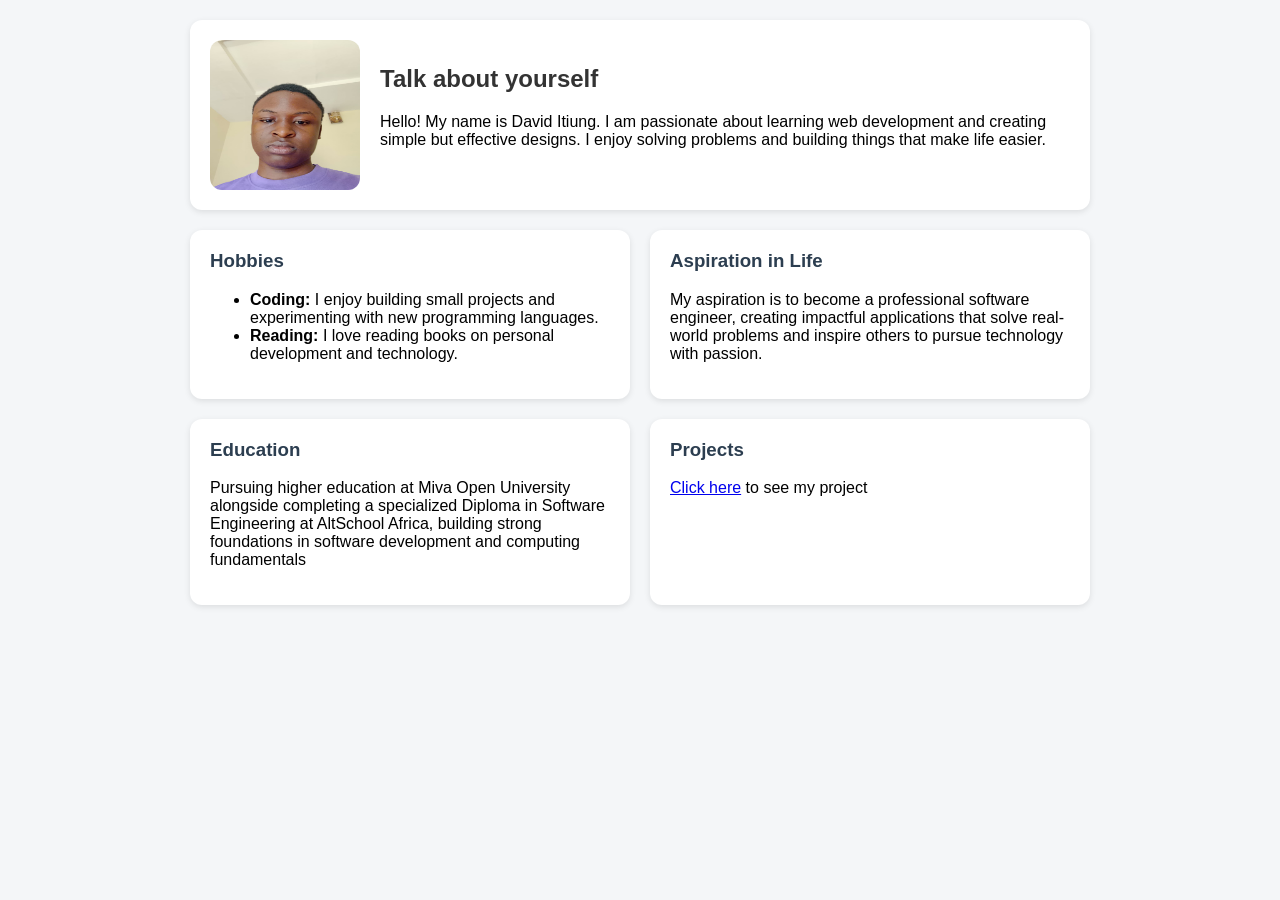
==== index.html @ 69d303e9 "Update project name and add new files" ====
<!DOCTYPE html>
<html lang="en">
<head>
  <meta charset="UTF-8">
  <meta name="viewport" content="width=device-width, initial-scale=1.0">
  <title>About Me</title>
 <link rel="stylesheet" href="style.css">
</head>
<body>

  <div class="container">
    <!-- Top Section -->
    <div class="top">
      <div class="profile-pic"><img src="Assets/profile-pic.jpg" alt=""></div>
      <div class="about">
        <h2>Talk about yourself</h2>
        <p>Hello! My name is David Itiung. I am passionate about learning web development and creating simple but effective designs. I enjoy solving problems and building things that make life easier.</p>
      </div>
    </div>

    <!-- Bottom Section -->
    <div class="bottom">
      <!-- Hobbies -->
      <div class="card">
        <h3>Hobbies</h3>
        <ul>
          <li><b>Coding:</b> I enjoy building small projects and experimenting with new programming languages.</li>
          <li><b>Reading:</b> I love reading books on personal development and technology.</li>
        </ul>
      </div>

      <!-- Aspirations -->
      <div class="card">
        <h3>Aspiration in Life</h3>
        <p>My aspiration is to become a professional software engineer, creating impactful applications that solve real-world problems and inspire others to pursue technology with passion.</p>
      </div>
      <div class="card">
        <h3>Education</h3>
        <p>Pursuing higher education at Miva Open University alongside completing a specialized Diploma in Software Engineering at AltSchool Africa, building strong foundations in software development and computing fundamentals</p>
      </div>
      <div class="card">
        <h3>Projects</h3>
        <p> <a href="/Users/XBOOG!/Documents/diy/project.html">Click here</a> to see my project</p>
      </div>
    </div>
  </div>

</body>
</html>
---- style.css ----
body {
      font-family: Arial, sans-serif;
      margin: 0;
      padding: 20px;
      background-color: #f4f6f8;
    }

    .container {
      display: grid;
      grid-template-rows: auto auto;
      gap: 20px;
      max-width: 900px;
      margin: auto;
    }

    /* Top section */
    .top {
      display: grid;
      grid-template-columns: 150px 1fr;
      gap: 20px;
      align-items: center;
      background: #ffffff;
      padding: 20px;
      border-radius: 12px;
      box-shadow: 0 2px 6px rgba(0,0,0,0.1);
    }

    .profile-pic {
      width: 150px;
      height: 150px;
      background-color: #d9d9d9;
      border-radius: 50%;
      display: flex;
      align-items: center;
      justify-content: center;
      font-size: 14px;
      color: #555;
    }
    .projects {
      width: 400px;
      height: 150px;
      background-color: #d9d9d9;
      display: flex;
      align-items: center;
      justify-content: center;
      font-size: 14px;
      color: #555;
    }
    img {
      width: 400px;
      height: 150px;
      background-color: #d9d9d9;
       border-radius: 12px;
      align-items: center;
      justify-content: center;
      display: flex;
      font-size: 14px;
      color: #555;
    }


    .about h2 {
      margin-top: 0;
      color: #333;
    }

    /* Bottom section */
    .bottom {
      display: grid;
      grid-template-columns: 1fr 1fr;
      gap: 20px;
    }

    .card {
      background: #ffffff;
      padding: 20px;
      border-radius: 12px;
      box-shadow: 0 2px 6px rgba(0,0,0,0.1);
    }

    .card h3 {
      margin-top: 0;
      color: #2c3e50;
    }

    /* Responsiveness */
    @media (max-width: 700px) {
      .top {
        grid-template-columns: 1fr;
        text-align: center;
      }

      .bottom {
        grid-template-columns: 1fr;
      }

      .profile-pic {
        margin: auto;
      }
    }
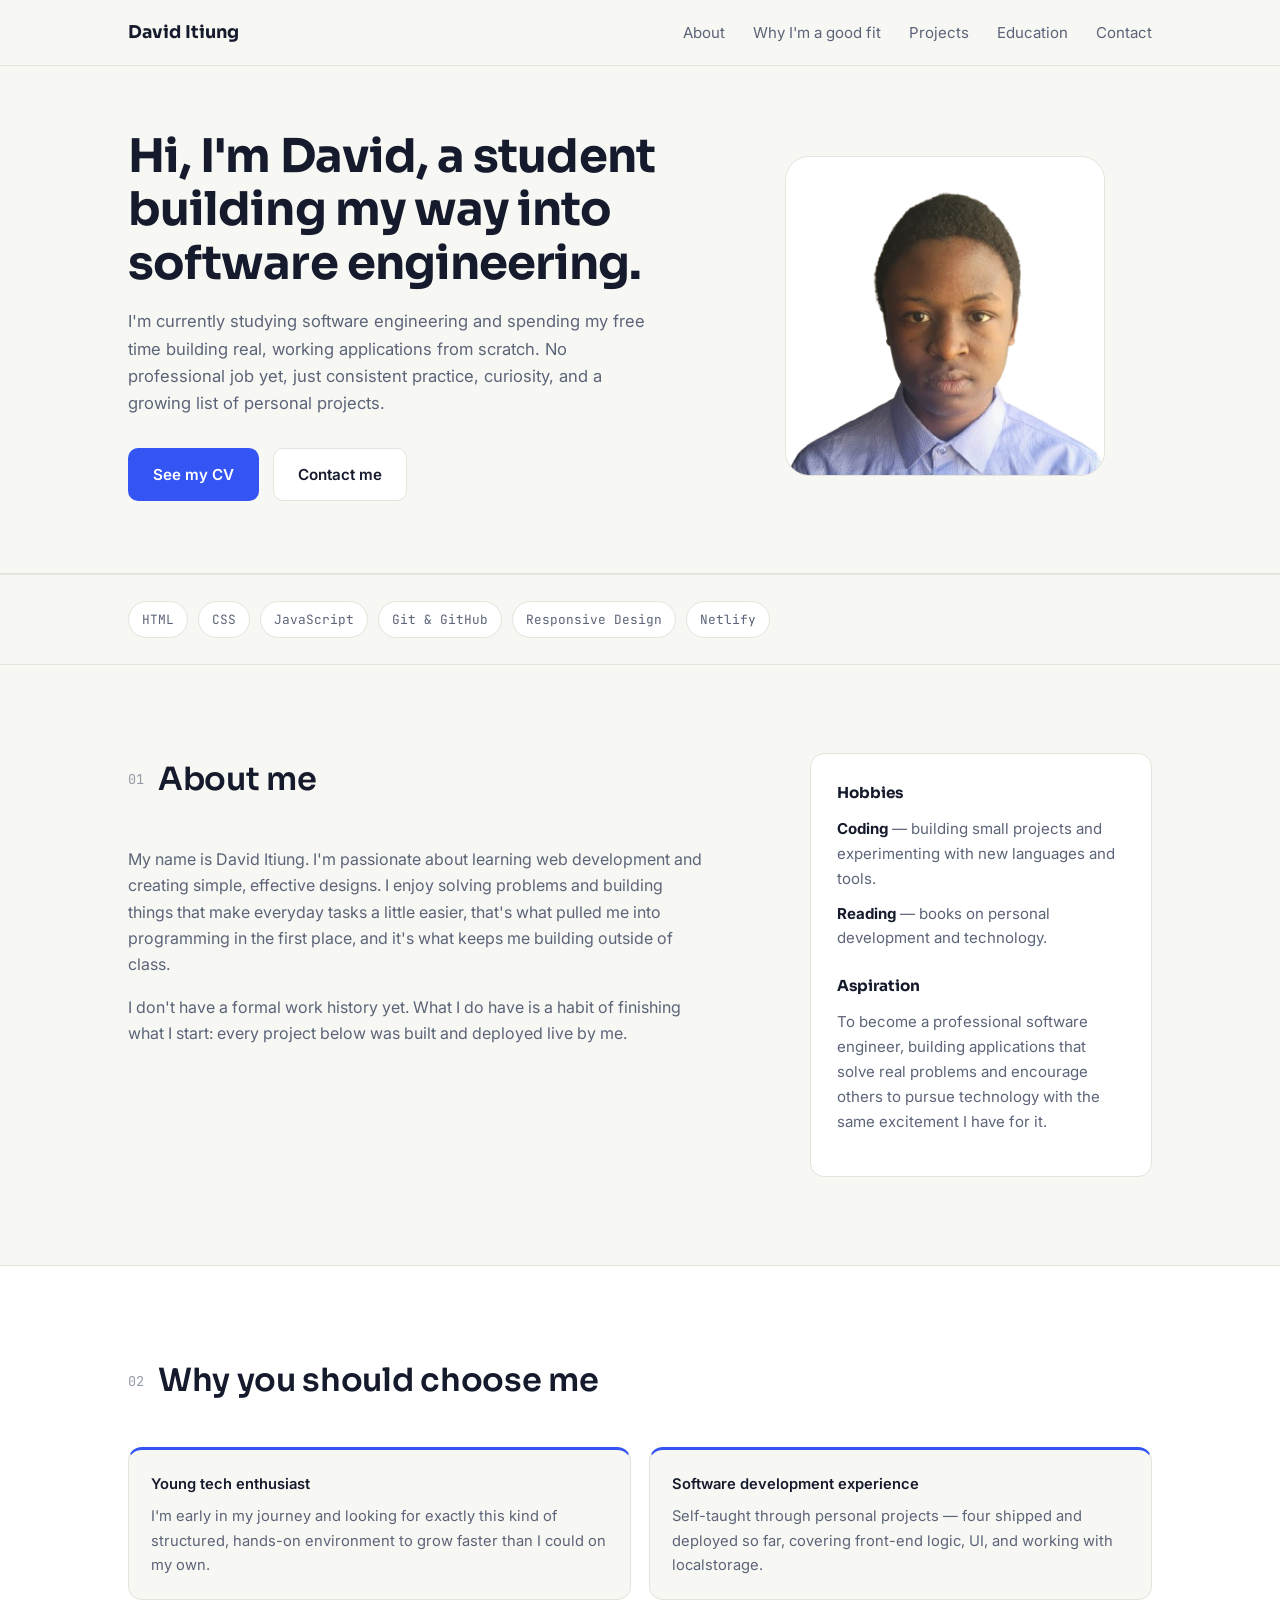
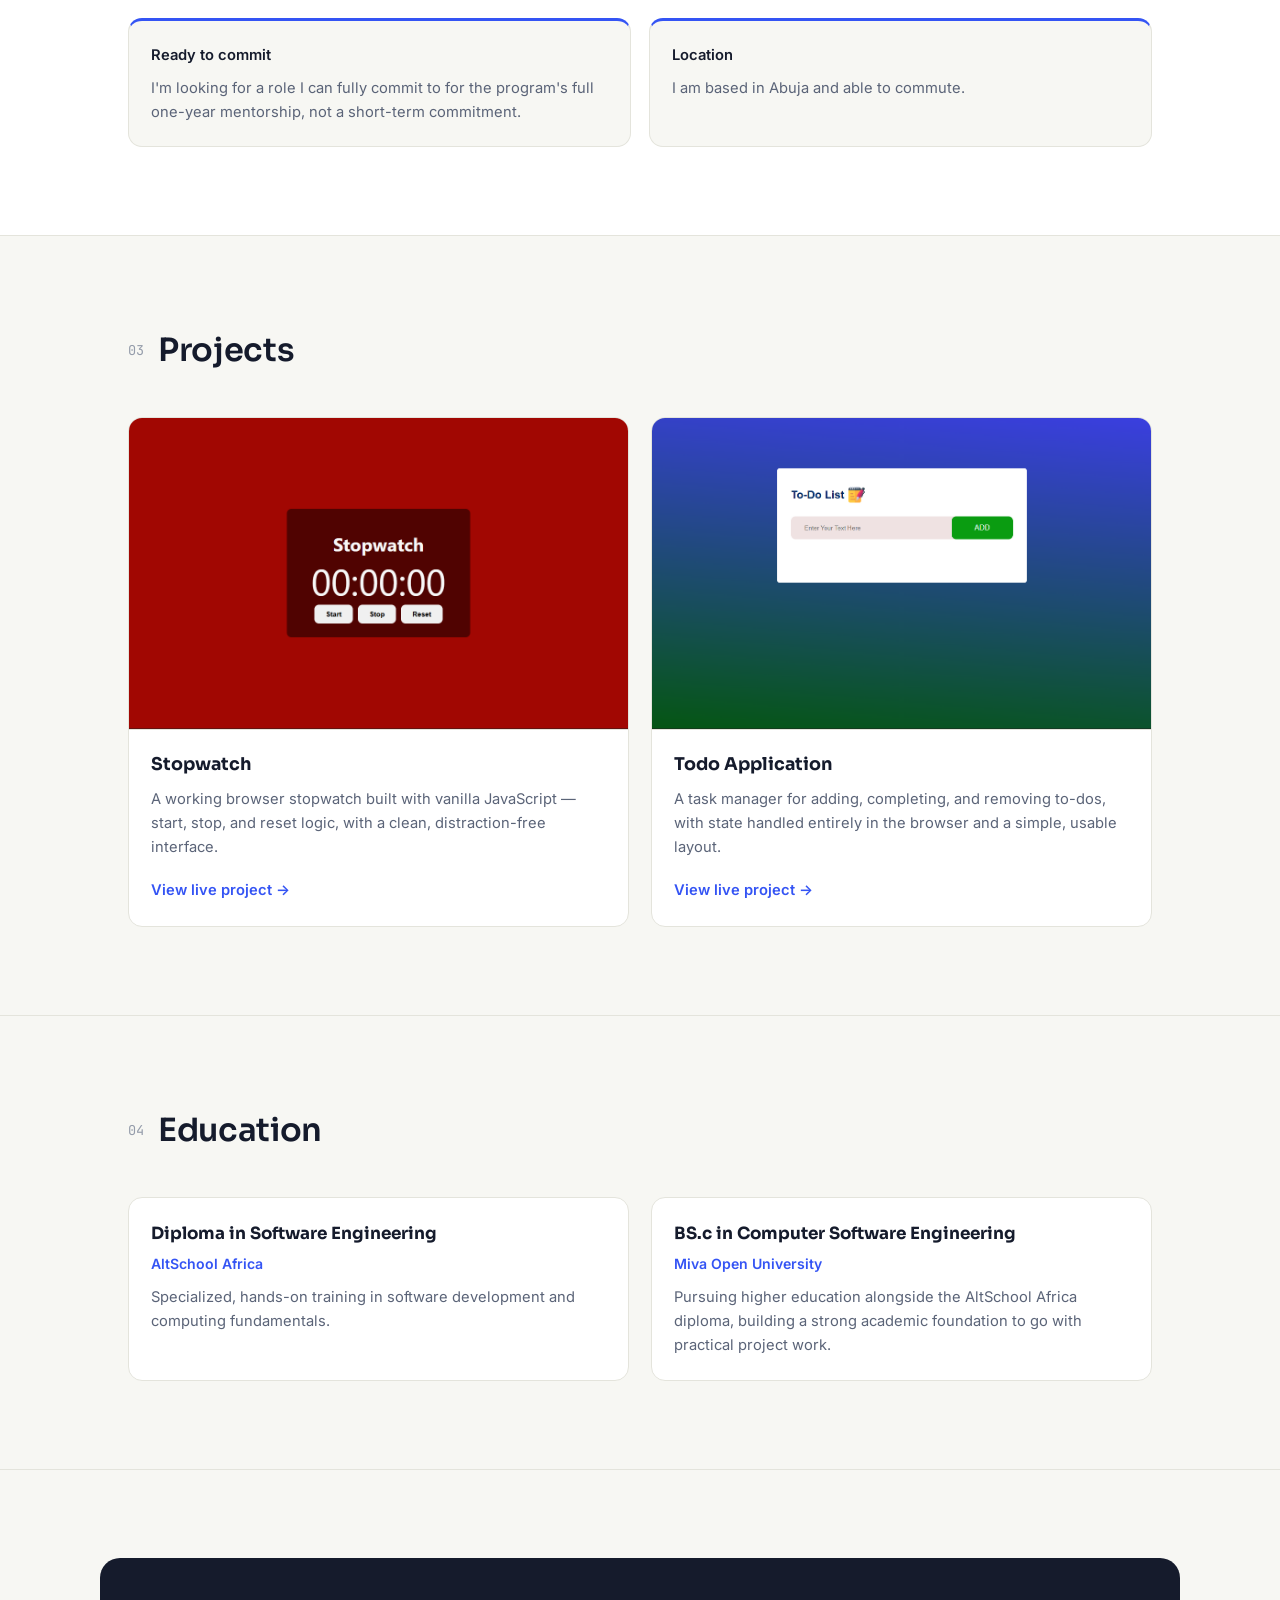
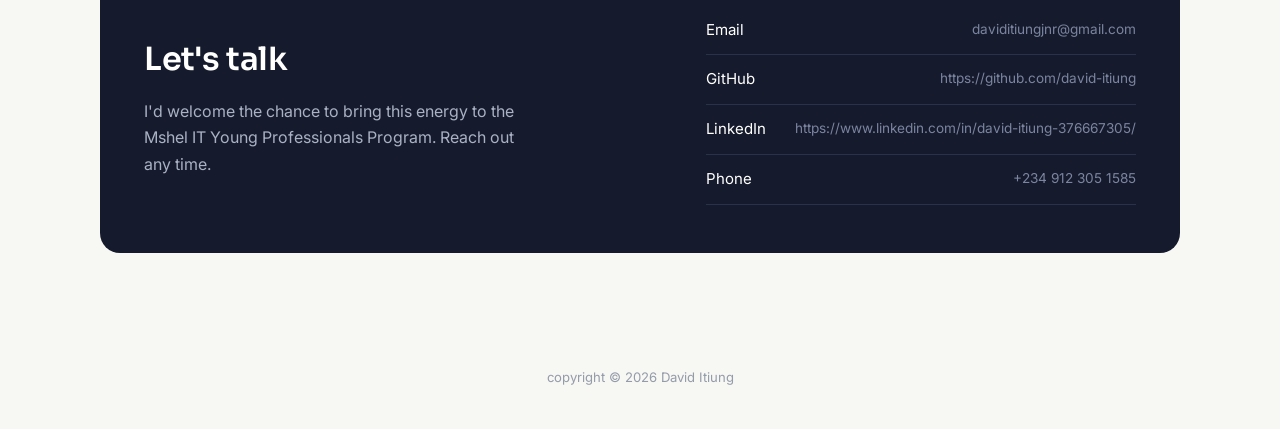
==== commit 0b6d410d: "Edit index and style file" ====
--- a/index.html
+++ b/index.html
@@ -1,49 +1,207 @@
 <!DOCTYPE html>
 <html lang="en">
 <head>
-  <meta charset="UTF-8">
-  <meta name="viewport" content="width=device-width, initial-scale=1.0">
-  <title>About Me</title>
- <link rel="stylesheet" href="style.css">
+<meta charset="UTF-8">
+<meta name="viewport" content="width=device-width, initial-scale=1.0">
+<title>David Itiung — Aspiring Software Engineer</title>
+<link rel="preconnect" href="https://fonts.googleapis.com">
+<link rel="preconnect" href="https://fonts.gstatic.com" crossorigin>
+<link href="https://fonts.googleapis.com/css2?family=Sora:wght@500;600;700&family=Inter:wght@400;500;600&family=JetBrains+Mono:wght@500&display=swap" rel="stylesheet">
+<link rel="stylesheet" href="style.css">
 </head>
 <body>
 
-  <div class="container">
-    <!-- Top Section -->
-    <div class="top">
-      <div class="profile-pic"><img src="Assets/profile-pic.jpg" alt=""></div>
-      <div class="about">
-        <h2>Talk about yourself</h2>
-        <p>Hello! My name is David Itiung. I am passionate about learning web development and creating simple but effective designs. I enjoy solving problems and building things that make life easier.</p>
-      </div>
-    </div>
-
-    <!-- Bottom Section -->
-    <div class="bottom">
-      <!-- Hobbies -->
-      <div class="card">
-        <h3>Hobbies</h3>
-        <ul>
-          <li><b>Coding:</b> I enjoy building small projects and experimenting with new programming languages.</li>
-          <li><b>Reading:</b> I love reading books on personal development and technology.</li>
+<header class="site-header">
+  <nav class="nav wrap">
+    <a href="#top" class="brand">David Itiung</a>
+    <ul class="nav-links" id="navLinks">
+      <li><a href="#about">About</a></li>
+      <li><a href="#fit">Why I'm a good fit</a></li>
+      <li><a href="#projects">Projects</a></li>
+      <li><a href="#education">Education</a></li>
+      <li><a href="#contact">Contact</a></li>
+    </ul>
+    <button class="nav-toggle" id="navToggle" aria-label="Toggle menu" aria-expanded="false">
+      <svg width="18" height="18" viewBox="0 0 18 18" fill="none"><path d="M2 4H16M2 9H16M2 14H16" stroke="currentColor" stroke-width="1.4"/></svg>
+    </button>
+  </nav>
+</header>
+
+<main id="top">
+
+  <!-- HERO -->
+  <section class="hero">
+    <div class="wrap hero-grid">
+      <div class="hero-text">
+        <!-- <p class="tag-badge">Applying: Mshel IT Young Professionals Program</p> -->
+        <h1>Hi, I'm David, a student building my way into software engineering.</h1>
+        <p class="lede">I'm currently studying software engineering and spending my free time building real, working applications from scratch. No professional job yet, just consistent practice, curiosity, and a growing list of personal projects.</p>
+        <div class="cta-row">
+          <a href="https://drive.google.com/file/d/1sBCvOGcnR8YR-WGK9mXuzUW9VdCUR5rV/view?usp=drive_link" class="btn btn-primary">See my CV</a>
+          <a href="#contact" class="btn btn-outline">Contact me</a>
+        </div>
+      </div>
+      <div class="hero-image">
+        <div class="profile-frame">
+          <img src="Assets/David Passport.png" alt="David Itiung">
+        </div>
+      </div>
+    </div>
+  </section>
+
+  <!-- STACK STRIP -->
+  <div class="stack-strip">
+    <div class="wrap stack-list">
+      <span class="tag">HTML</span>
+      <span class="tag">CSS</span>
+      <span class="tag">JavaScript</span>
+      <span class="tag">Git &amp; GitHub</span>
+      <span class="tag">Responsive Design</span>
+      <span class="tag">Netlify</span>
+    </div>
+  </div>
+
+  <!-- ABOUT -->
+  <section id="about">
+    <div class="wrap about-grid">
+      <div>
+        <div class="section-head">
+          <span class="section-num mono">01</span>
+          <h2>About me</h2>
+        </div>
+        <p>My name is David Itiung. I'm passionate about learning web development and creating simple, effective designs. I enjoy solving problems and building things that make everyday tasks a little easier, that's what pulled me into programming in the first place, and it's what keeps me building outside of class.</p>
+        <p>I don't have a formal work history yet. What I do have is a habit of finishing what I start: every project below was built and deployed live by me.</p>
+      </div>
+      <div class="card-panel">
+        <h4>Hobbies</h4>
+        <ul class="hobby-list">
+          <li><strong>Coding</strong> — building small projects and experimenting with new languages and tools.</li>
+          <li><strong>Reading</strong> — books on personal development and technology.</li>
         </ul>
-      </div>
-
-      <!-- Aspirations -->
-      <div class="card">
-        <h3>Aspiration in Life</h3>
-        <p>My aspiration is to become a professional software engineer, creating impactful applications that solve real-world problems and inspire others to pursue technology with passion.</p>
-      </div>
-      <div class="card">
-        <h3>Education</h3>
-        <p>Pursuing higher education at Miva Open University alongside completing a specialized Diploma in Software Engineering at AltSchool Africa, building strong foundations in software development and computing fundamentals</p>
-      </div>
-      <div class="card">
-        <h3>Projects</h3>
-        <p> <a href="/Users/XBOOG!/Documents/diy/project.html">Click here</a> to see my project</p>
-      </div>
-    </div>
-  </div>
+        <h4>Aspiration</h4>
+        <p class="aspiration-text">To become a professional software engineer, building applications that solve real problems and encourage others to pursue technology with the same excitement I have for it.</p>
+      </div>
+    </div>
+  </section>
+
+  <!-- WHY THIS PROGRAM FITS ME -->
+  <section id="fit" class="fit-section">
+    <div class="wrap">
+      <div class="section-head">
+        <span class="section-num mono">02</span>
+        <h2>Why you should choose me</h2>
+      </div>
+      <div class="fit-grid">
+        <div class="fit-card">
+          <span class="fit-tag">Young tech enthusiast</span>
+          <p>I'm early in my journey and looking for exactly this kind of structured, hands-on environment to grow faster than I could on my own.</p>
+        </div>
+        <div class="fit-card">
+          <span class="fit-tag">Software development experience</span>
+          <p>Self-taught through personal projects — four shipped and deployed so far, covering front-end logic, UI, and working with localstorage.</p>
+        </div>
+        <div class="fit-card">
+          <span class="fit-tag">Ready to commit</span>
+          <p>I'm looking for a role I can fully commit to for the program's full one-year mentorship, not a short-term commitment.</p>
+        </div>
+        <div class="fit-card">
+          <span class="fit-tag">Location</span>
+          <p>I am based in Abuja and able to commute.</p>
+        </div>
+      </div>
+    </div>
+  </section>
+
+  <!-- PROJECTS -->
+  <section id="projects">
+    <div class="wrap">
+      <div class="section-head">
+        <span class="section-num mono">03</span>
+        <h2>Projects</h2>
+      </div>
+      <div class="project-grid">
+
+        <div class="project-card">
+          <div class="project-thumb">
+            <img src="Assets/first-project.png" alt="Stopwatch project screenshot">
+          </div>
+          <div class="project-body">
+            <h3>Stopwatch</h3>
+            <p>A working browser stopwatch built with vanilla JavaScript — start, stop, and reset logic, with a clean, distraction-free interface.</p>
+            <a href="http://stopwatchapplication1.netlify.app/" target="_blank" rel="noopener" class="project-link">View live project →</a>
+          </div>
+        </div>
+
+        <div class="project-card">
+          <div class="project-thumb">
+            <img src="Assets/second-project.png" alt="Todo application screenshot">
+          </div>
+          <div class="project-body">
+            <h3>Todo Application</h3>
+            <p>A task manager for adding, completing, and removing to-dos, with state handled entirely in the browser and a simple, usable layout.</p>
+            <a href="https://david-itiung-todo.netlify.app/" target="_blank" rel="noopener" class="project-link">View live project →</a>
+          </div>
+        </div>
+      </div>
+    </div>
+  </section>
+
+  <!-- EDUCATION -->
+  <section id="education">
+    <div class="wrap">
+      <div class="section-head">
+        <span class="section-num mono">04</span>
+        <h2>Education</h2>
+      </div>
+      <div class="edu-list">
+        <div class="edu-item">
+          <h3>Diploma in Software Engineering</h3>
+          <p class="edu-org">AltSchool Africa</p>
+          <p>Specialized, hands-on training in software development and computing fundamentals.</p>
+        </div>
+        <div class="edu-item">
+          <h3>BS.c in Computer Software Engineering</h3>
+          <p class="edu-org">Miva Open University</p>
+          <p>Pursuing higher education alongside the AltSchool Africa diploma, building a strong academic foundation to go with practical project work.</p>
+        </div>
+      </div>
+    </div>
+  </section>
+
+  <!-- CONTACT -->
+  <section id="contact" class="contact">
+    <div class="wrap contact-inner">
+      <div>
+        <h2>Let's talk</h2>
+        <p>I'd welcome the chance to bring this energy to the Mshel IT Young Professionals Program. Reach out any time.</p>
+      </div>
+      <div class="contact-links">
+        <a href="mailto:daviditiungjnr@gmail.com">Email <span class="arrow">daviditiungjnr@gmail.com</span></a>
+        <a href="https://github.com/david-itiung" target="_blank" rel="noopener">GitHub <span class="arrow">https://github.com/david-itiung</span></a>
+        <a href="https://www.linkedin.com/in/david-itiung-376667305/" target="_blank" rel="noopener">LinkedIn <span class="arrow">https://www.linkedin.com/in/david-itiung-376667305/</span></a>
+        <a href="tel:+234 912 305 1585">Phone <span class="arrow">+234 912 305 1585</span></a>
+      </div>
+    </div>
+  </section>
+
+</main>
+
+<footer>
+  copyright © 2026 David Itiung 
+</footer>
+
+<script>
+  const navToggle = document.getElementById('navToggle');
+  const navLinks = document.getElementById('navLinks');
+  navToggle.addEventListener('click', () => {
+    const open = navLinks.classList.toggle('open');
+    navToggle.setAttribute('aria-expanded', open);
+  });
+  navLinks.querySelectorAll('a').forEach(a => a.addEventListener('click', () => {
+    navLinks.classList.remove('open');
+    navToggle.setAttribute('aria-expanded', false);
+  }));
+</script>
 
 </body>
-</html>+</html>
--- a/style.css
+++ b/style.css
@@ -1,100 +1,259 @@
-body {
-      font-family: Arial, sans-serif;
-      margin: 0;
-      padding: 20px;
-      background-color: #f4f6f8;
-    }
-
-    .container {
-      display: grid;
-      grid-template-rows: auto auto;
-      gap: 20px;
-      max-width: 900px;
-      margin: auto;
-    }
-
-    /* Top section */
-    .top {
-      display: grid;
-      grid-template-columns: 150px 1fr;
-      gap: 20px;
-      align-items: center;
-      background: #ffffff;
-      padding: 20px;
-      border-radius: 12px;
-      box-shadow: 0 2px 6px rgba(0,0,0,0.1);
-    }
-
-    .profile-pic {
-      width: 150px;
-      height: 150px;
-      background-color: #d9d9d9;
-      border-radius: 50%;
-      display: flex;
-      align-items: center;
-      justify-content: center;
-      font-size: 14px;
-      color: #555;
-    }
-    .projects {
-      width: 400px;
-      height: 150px;
-      background-color: #d9d9d9;
-      display: flex;
-      align-items: center;
-      justify-content: center;
-      font-size: 14px;
-      color: #555;
-    }
-    img {
-      width: 400px;
-      height: 150px;
-      background-color: #d9d9d9;
-       border-radius: 12px;
-      align-items: center;
-      justify-content: center;
-      display: flex;
-      font-size: 14px;
-      color: #555;
-    }
-
-
-    .about h2 {
-      margin-top: 0;
-      color: #333;
-    }
-
-    /* Bottom section */
-    .bottom {
-      display: grid;
-      grid-template-columns: 1fr 1fr;
-      gap: 20px;
-    }
-
-    .card {
-      background: #ffffff;
-      padding: 20px;
-      border-radius: 12px;
-      box-shadow: 0 2px 6px rgba(0,0,0,0.1);
-    }
-
-    .card h3 {
-      margin-top: 0;
-      color: #2c3e50;
-    }
-
-    /* Responsiveness */
-    @media (max-width: 700px) {
-      .top {
-        grid-template-columns: 1fr;
-        text-align: center;
-      }
-
-      .bottom {
-        grid-template-columns: 1fr;
-      }
-
-      .profile-pic {
-        margin: auto;
-      }
-    }+:root{
+  --bg: #F7F7F3;
+  --surface: #FFFFFF;
+  --ink: #151B2C;
+  --ink-dim: #5B6478;
+  --ink-faint: #949CAA;
+  --line: #E4E4DC;
+  --accent: #3454F4;
+  --accent-soft: #EAEDFF;
+  --amber: #F2A93C;
+  --radius: 14px;
+  --max: 1080px;
+}
+
+*{ box-sizing: border-box; }
+html{ scroll-behavior: smooth; }
+body{
+  margin:0;
+  background: var(--bg);
+  color: var(--ink);
+  font-family: 'Inter', sans-serif;
+  font-size: 16px;
+  line-height: 1.65;
+  -webkit-font-smoothing: antialiased;
+}
+h1,h2,h3,h4{ font-family: 'Sora', sans-serif; margin:0; }
+a{ color:inherit; }
+img{ max-width:100%; display:block; }
+.mono{ font-family:'JetBrains Mono', monospace; }
+::selection{ background: var(--accent); color:#fff; }
+:focus-visible{ outline: 2px solid var(--accent); outline-offset: 3px; }
+
+.wrap{ max-width: var(--max); margin:0 auto; padding: 0 28px; }
+
+/* Header */
+.site-header{
+  position: sticky; top:0; z-index:50;
+  background: rgba(247,247,243,0.9);
+  backdrop-filter: blur(8px);
+  border-bottom: 1px solid var(--line);
+}
+.nav{ display:flex; align-items:center; justify-content:space-between; padding: 18px 28px; }
+.brand{ font-family:'Sora', sans-serif; font-weight:700; font-size:1.1rem; text-decoration:none; }
+.nav-links{ display:flex; gap:28px; list-style:none; margin:0; padding:0; }
+.nav-links a{ text-decoration:none; color: var(--ink-dim); font-size:0.94rem; transition: color 0.15s ease; }
+.nav-links a:hover{ color: var(--ink); }
+.nav-toggle{ display:none; background:none; border:1px solid var(--line); border-radius:8px; width:38px; height:38px; align-items:center; justify-content:center; cursor:pointer; color: var(--ink); }
+
+/* Sections */
+section{ padding: 88px 0; border-bottom: 1px solid var(--line); }
+section:last-of-type{ border-bottom:none; }
+.section-head{ display:flex; align-items:center; gap:14px; margin-bottom: 40px; }
+.section-num{ color: var(--ink-faint); font-size:0.85rem; }
+h2{ font-size: clamp(1.5rem, 3vw, 2rem); font-weight:600; letter-spacing:-0.01em; }
+
+/* Hero */
+.hero{ padding-top: 64px; padding-bottom: 72px; }
+.hero-grid{ display:grid; grid-template-columns: 1.15fr 0.85fr; gap:52px; align-items:center; }
+.tag-badge{
+  display:inline-block;
+  font-size:0.82rem;
+  font-weight:500;
+  color: var(--accent);
+  background: var(--accent-soft);
+  border-radius: 20px;
+  padding: 7px 14px;
+  margin-bottom: 20px;
+}
+.hero h1{
+  font-size: clamp(2rem, 4.4vw, 2.9rem);
+  line-height:1.15;
+  font-weight:700;
+  letter-spacing:-0.02em;
+  margin-bottom: 18px;
+}
+.hero .lede{
+  color: var(--ink-dim);
+  max-width: 52ch;
+  font-size: 1.04rem;
+  margin-bottom: 30px;
+}
+.cta-row{ display:flex; gap:14px; flex-wrap:wrap; }
+.btn{
+  display:inline-flex; align-items:center; gap:8px;
+  padding: 13px 24px;
+  font-family:'Inter', sans-serif;
+  font-size:0.95rem; font-weight:600;
+  text-decoration:none;
+  border-radius: 10px;
+  border: 1px solid transparent;
+  cursor:pointer;
+  transition: all 0.15s ease;
+}
+.btn-primary{ background: var(--accent); color:#fff; }
+.btn-primary:hover{ background:#2843d6; }
+.btn-outline{ border-color: var(--line); color: var(--ink); background: var(--surface); }
+.btn-outline:hover{ border-color: var(--accent); color: var(--accent); }
+
+.hero-image{ display:flex; justify-content:center; }
+.profile-frame{
+  width: 100%;
+  max-width: 320px;
+  aspect-ratio: 1/1;
+  border-radius: 24px;
+  overflow:hidden;
+  background: var(--accent-soft);
+  border: 1px solid var(--line);
+}
+.profile-frame img{ width:100%; height:100%; object-fit: cover; }
+
+/* Stack strip */
+.stack-strip{ padding: 26px 0; border-bottom:1px solid var(--line); border-top:1px solid var(--line); }
+.stack-list{ display:flex; flex-wrap:wrap; gap:10px; }
+.tag{
+  font-family:'JetBrains Mono', monospace;
+  font-size:0.8rem;
+  color: var(--ink-dim);
+  background: var(--surface);
+  border: 1px solid var(--line);
+  padding: 7px 13px;
+  border-radius: 20px;
+}
+
+/* About */
+.about-grid{ display:grid; grid-template-columns: 1.3fr 0.7fr; gap:48px; }
+.about-grid p{ color: var(--ink-dim); max-width: 58ch; margin: 0 0 16px 0; }
+.card-panel{
+  background: var(--surface);
+  border: 1px solid var(--line);
+  border-radius: var(--radius);
+  padding: 26px;
+}
+.card-panel h4{ font-size:0.95rem; margin-bottom:12px; color: var(--ink); }
+.card-panel h4:not(:first-child){ margin-top:22px; }
+.hobby-list{ list-style:none; margin:0; padding:0; display:flex; flex-direction:column; gap:10px; }
+.hobby-list li{ color: var(--ink-dim); font-size:0.94rem; }
+.hobby-list strong{ color: var(--ink); }
+.aspiration-text{ color: var(--ink-dim); font-size:0.94rem; margin:0; }
+
+/* Fit section */
+.fit-section{ background: var(--surface); }
+.fit-grid{ display:grid; grid-template-columns: repeat(2,1fr); gap:18px; }
+.fit-card{
+  border: 1px solid var(--line);
+  border-radius: var(--radius);
+  padding: 22px;
+  background: var(--bg);
+  border-top: 3px solid var(--accent);
+}
+.fit-tag{ display:block; font-weight:600; font-size:0.92rem; margin-bottom:8px; color: var(--ink); }
+.fit-card p{ color: var(--ink-dim); font-size:0.92rem; margin:0; }
+.fit-note{
+  margin-top: 22px;
+  font-size: 0.86rem;
+  color: var(--amber);
+  background: #FFF7E8;
+  border: 1px dashed #EBC177;
+  border-radius: 10px;
+  padding: 12px 16px;
+}
+
+/* Projects */
+.project-grid{ display:grid; grid-template-columns: repeat(2, 1fr); gap:22px; }
+.project-card{
+  border: 1px solid var(--line);
+  border-radius: var(--radius);
+  overflow:hidden;
+  background: var(--surface);
+  transition: transform 0.15s ease, border-color 0.15s ease;
+}
+.project-card:hover{ transform: translateY(-3px); border-color: var(--accent); }
+.project-thumb{
+  aspect-ratio: 16/10;
+  background: var(--accent-soft);
+  border-bottom: 1px solid var(--line);
+  overflow:hidden;
+}
+.project-thumb img{ width:100%; height:100%; object-fit:cover; }
+.project-body{ padding: 20px 22px 24px; }
+.project-body h3{ font-size:1.1rem; margin-bottom:8px; }
+.project-body p{ color: var(--ink-dim); font-size:0.92rem; margin: 0 0 16px 0; }
+.project-link{ font-size:0.92rem; font-weight:600; color: var(--accent); text-decoration:none; }
+.project-link:hover{ text-decoration: underline; }
+
+/* Education */
+.edu-list{ display:grid; grid-template-columns: repeat(2,1fr); gap:22px; }
+.edu-item{
+  border: 1px solid var(--line);
+  border-radius: var(--radius);
+  padding: 22px;
+  background: var(--surface);
+}
+.edu-item h3{ font-size:1.05rem; margin-bottom:4px; }
+.edu-org{ color: var(--accent); font-weight:600; font-size:0.88rem; margin: 0 0 10px 0; }
+.edu-item p:not(.edu-org){ color: var(--ink-dim); font-size:0.92rem; margin:0; }
+
+/* Contact */
+.contact-inner{
+  background: var(--ink);
+  color: #F4F5F8;
+  border-radius: 20px;
+  padding: 48px 44px;
+  display:grid;
+  grid-template-columns: 1.1fr 0.9fr;
+  gap: 36px;
+  align-items:center;
+}
+.contact h2{ color:#fff; margin-bottom:12px; }
+.contact-inner > div:first-child p{ color:#AAB1C4; max-width:40ch; margin:0; }
+.contact-links{ display:flex; flex-direction:column; gap:0; }
+.contact-links a{
+  text-decoration:none;
+  color:#fff;
+  font-size:0.94rem;
+  padding: 12px 0;
+  border-bottom: 1px solid #2A314A;
+  display:flex; justify-content:space-between;
+  transition: color 0.15s ease;
+}
+.contact-links a:hover{ color: var(--amber); }
+.contact-links a .arrow{ color:#7B84A0; font-size:0.85rem; }
+
+footer{
+  padding: 26px 0 40px;
+  text-align:center;
+  color: var(--ink-faint);
+  font-size:0.82rem;
+}
+
+/* Responsive */
+@media (max-width: 860px){
+  .hero-grid{ grid-template-columns:1fr; }
+  .hero-image{ order:-1; }
+  .about-grid{ grid-template-columns:1fr; }
+  .fit-grid{ grid-template-columns:1fr; }
+  .project-grid{ grid-template-columns:1fr; }
+  .edu-list{ grid-template-columns:1fr; }
+  .contact-inner{ grid-template-columns:1fr; padding: 34px 26px; }
+}
+@media (max-width: 640px){
+  .wrap, .nav{ padding-left:20px; padding-right:20px; }
+  .nav-links{
+    position:absolute; top:100%; left:0; right:0;
+    background: var(--bg);
+    border-bottom:1px solid var(--line);
+    flex-direction:column;
+    padding: 18px 20px;
+    gap:16px;
+    display:none;
+  }
+  .nav-links.open{ display:flex; }
+  .nav-toggle{ display:flex; }
+  section{ padding: 60px 0; }
+}
+
+@media (prefers-reduced-motion: reduce){
+  html{ scroll-behavior:auto; }
+  .project-card{ transition:none; }
+}
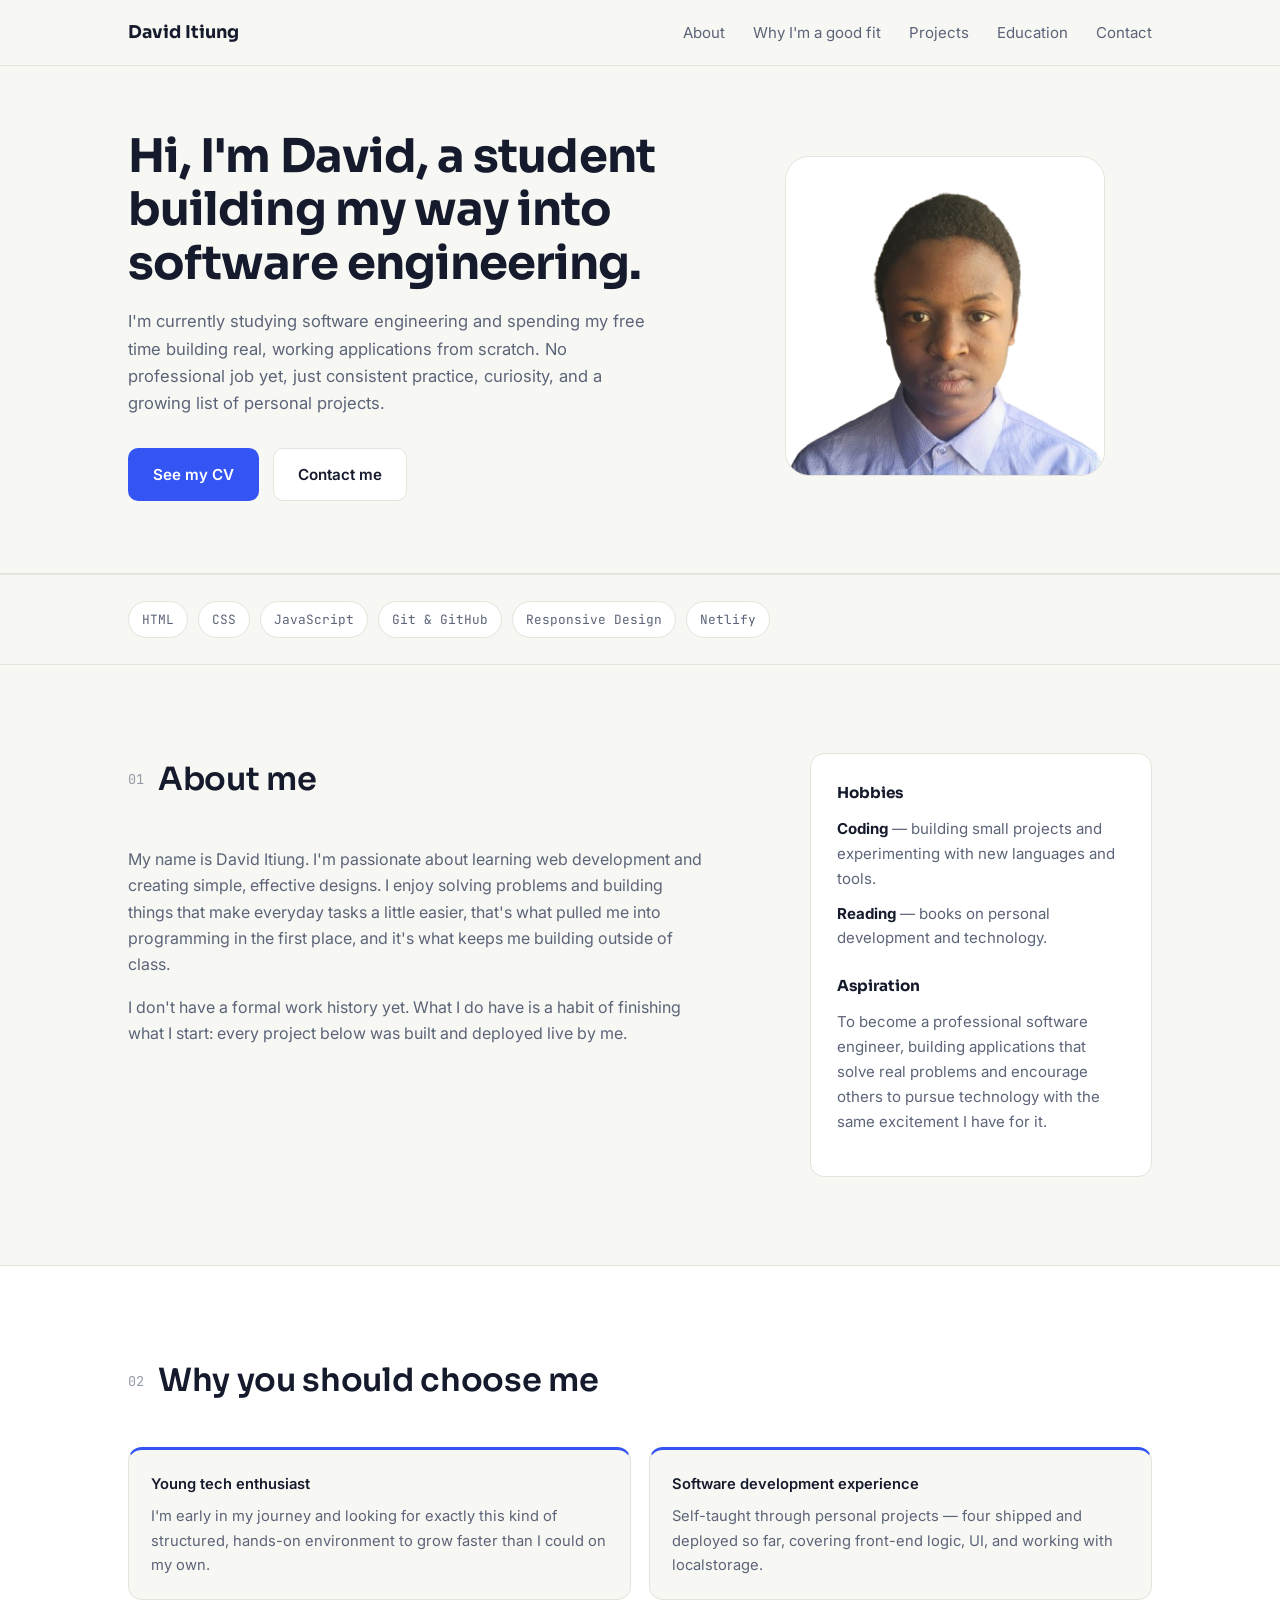
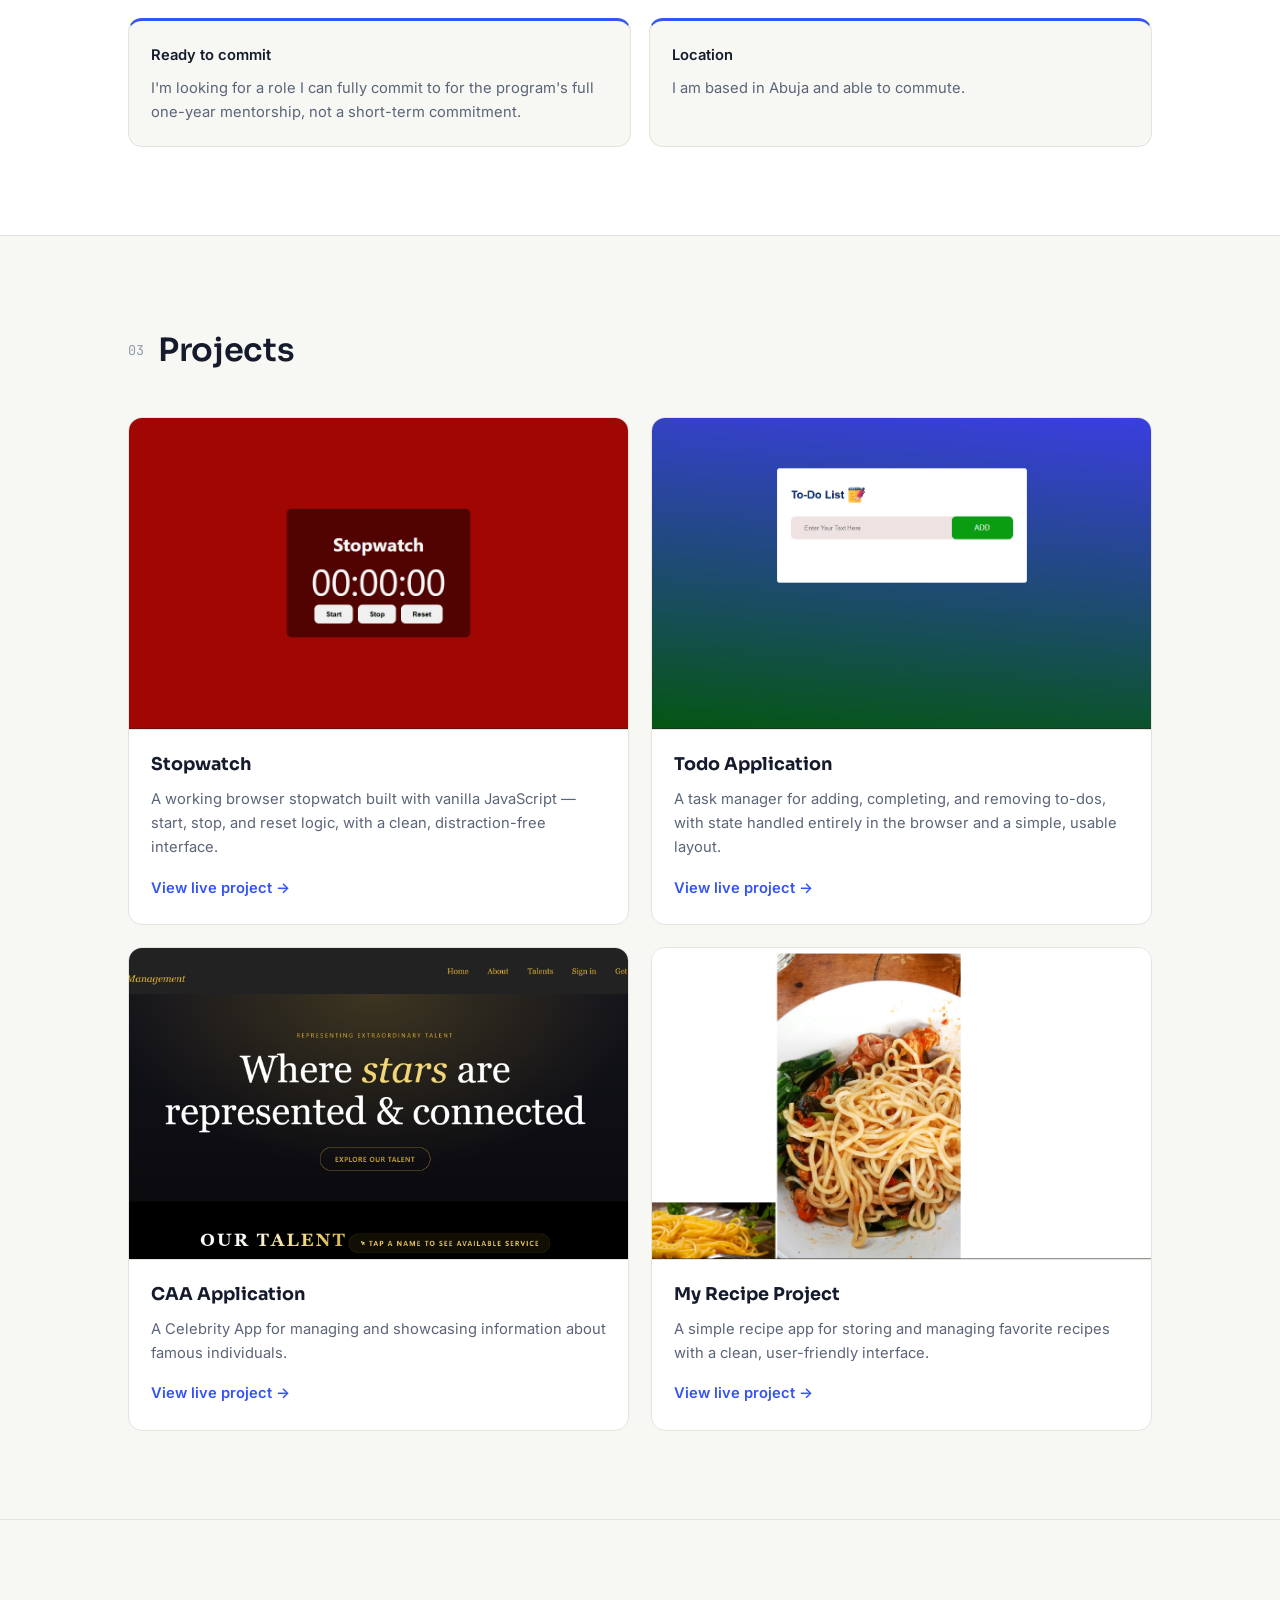
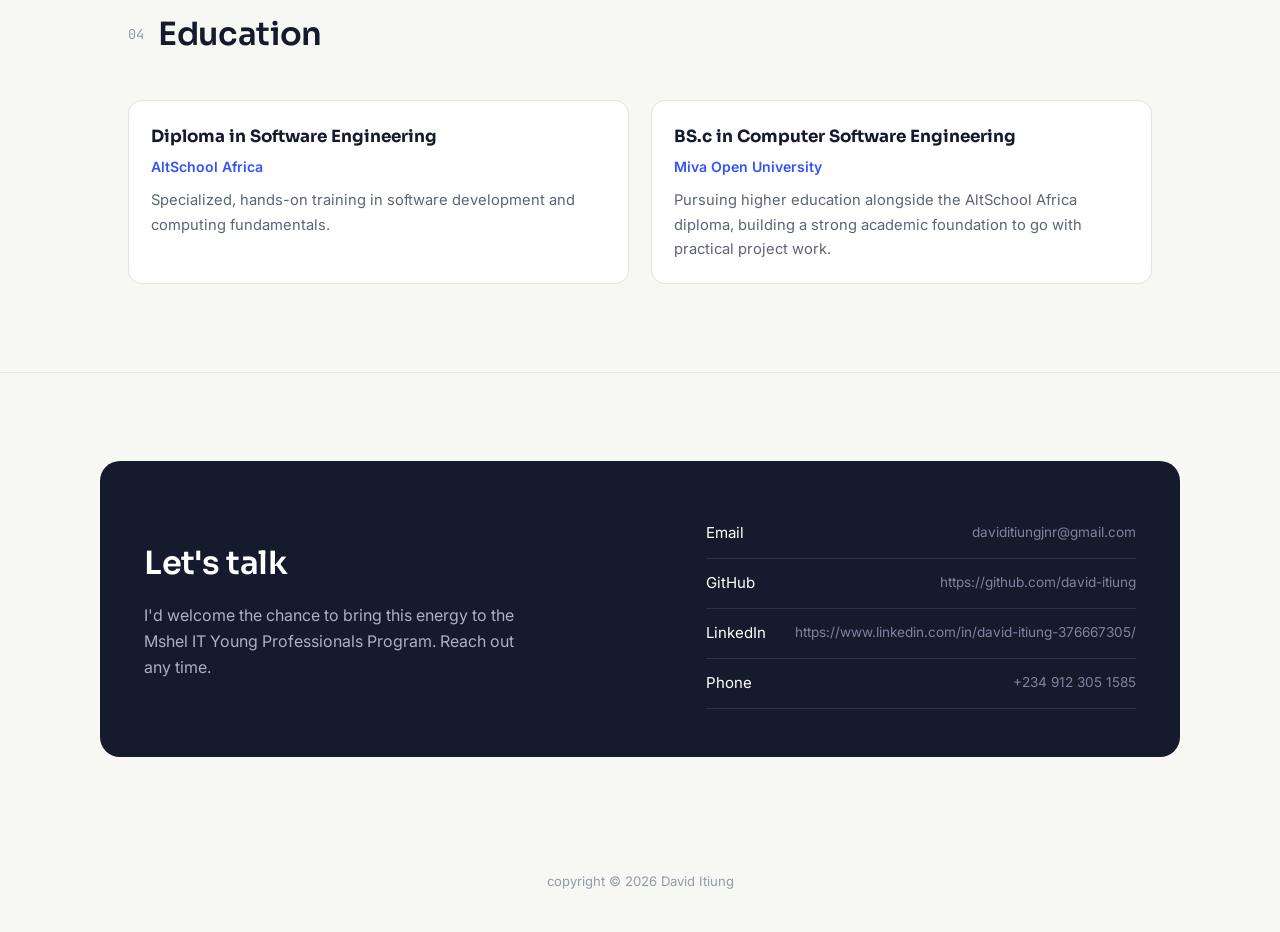
==== commit 8e76dac8: "Update About-me files" ====
--- a/index.html
+++ b/index.html
@@ -142,6 +142,29 @@
             <a href="https://david-itiung-todo.netlify.app/" target="_blank" rel="noopener" class="project-link">View live project →</a>
           </div>
         </div>
+
+        <div class="project-card">
+          <div class="project-thumb">
+            <img src="Assets/forth-project.png" alt="CAA screenshot">
+          </div>
+          <div class="project-body">
+            <h3>CAA Application</h3>
+            <p>A Celebrity App for managing and showcasing information about famous individuals.</p>
+            <a href="https://creativeartistagency1.netlify.app/" target="_blank" rel="noopener" class="project-link">View live project →</a>
+          </div>
+        </div>
+
+        <div class="project-card">
+          <div class="project-thumb">
+            <img src="Assets/third-project.png" alt="my recipe project screenshot">
+          </div>
+          <div class="project-body">
+            <h3>My Recipe Project</h3>
+            <p>A simple recipe app for storing and managing favorite recipes with a clean, user-friendly interface.</p>
+            <a href="https://david-recipe.netlify.app/" target="_blank" rel="noopener" class="project-link">View live project →</a>
+          </div>
+        </div>
+
       </div>
     </div>
   </section>
@@ -187,7 +210,7 @@
 </main>
 
 <footer>
-  copyright © 2026 David Itiung 
+  copyright © 2026 David Itiung
 </footer>
 
 <script>
--- a/style.css
+++ b/style.css
@@ -162,6 +162,8 @@
 /* Projects */
 .project-grid{ display:grid; grid-template-columns: repeat(2, 1fr); gap:22px; }
 .project-card{
+  display: flex;
+  flex-direction: column;
   border: 1px solid var(--line);
   border-radius: var(--radius);
   overflow:hidden;
@@ -176,10 +178,21 @@
   overflow:hidden;
 }
 .project-thumb img{ width:100%; height:100%; object-fit:cover; }
-.project-body{ padding: 20px 22px 24px; }
+.project-body{
+  display: flex;
+  flex-direction: column;
+  flex: 1;
+  padding: 20px 22px 24px;
+}
 .project-body h3{ font-size:1.1rem; margin-bottom:8px; }
 .project-body p{ color: var(--ink-dim); font-size:0.92rem; margin: 0 0 16px 0; }
-.project-link{ font-size:0.92rem; font-weight:600; color: var(--accent); text-decoration:none; }
+.project-link{
+  margin-top: auto;
+  font-size:0.92rem;
+  font-weight:600;
+  color: var(--accent);
+  text-decoration:none;
+}
 .project-link:hover{ text-decoration: underline; }
 
 /* Education */
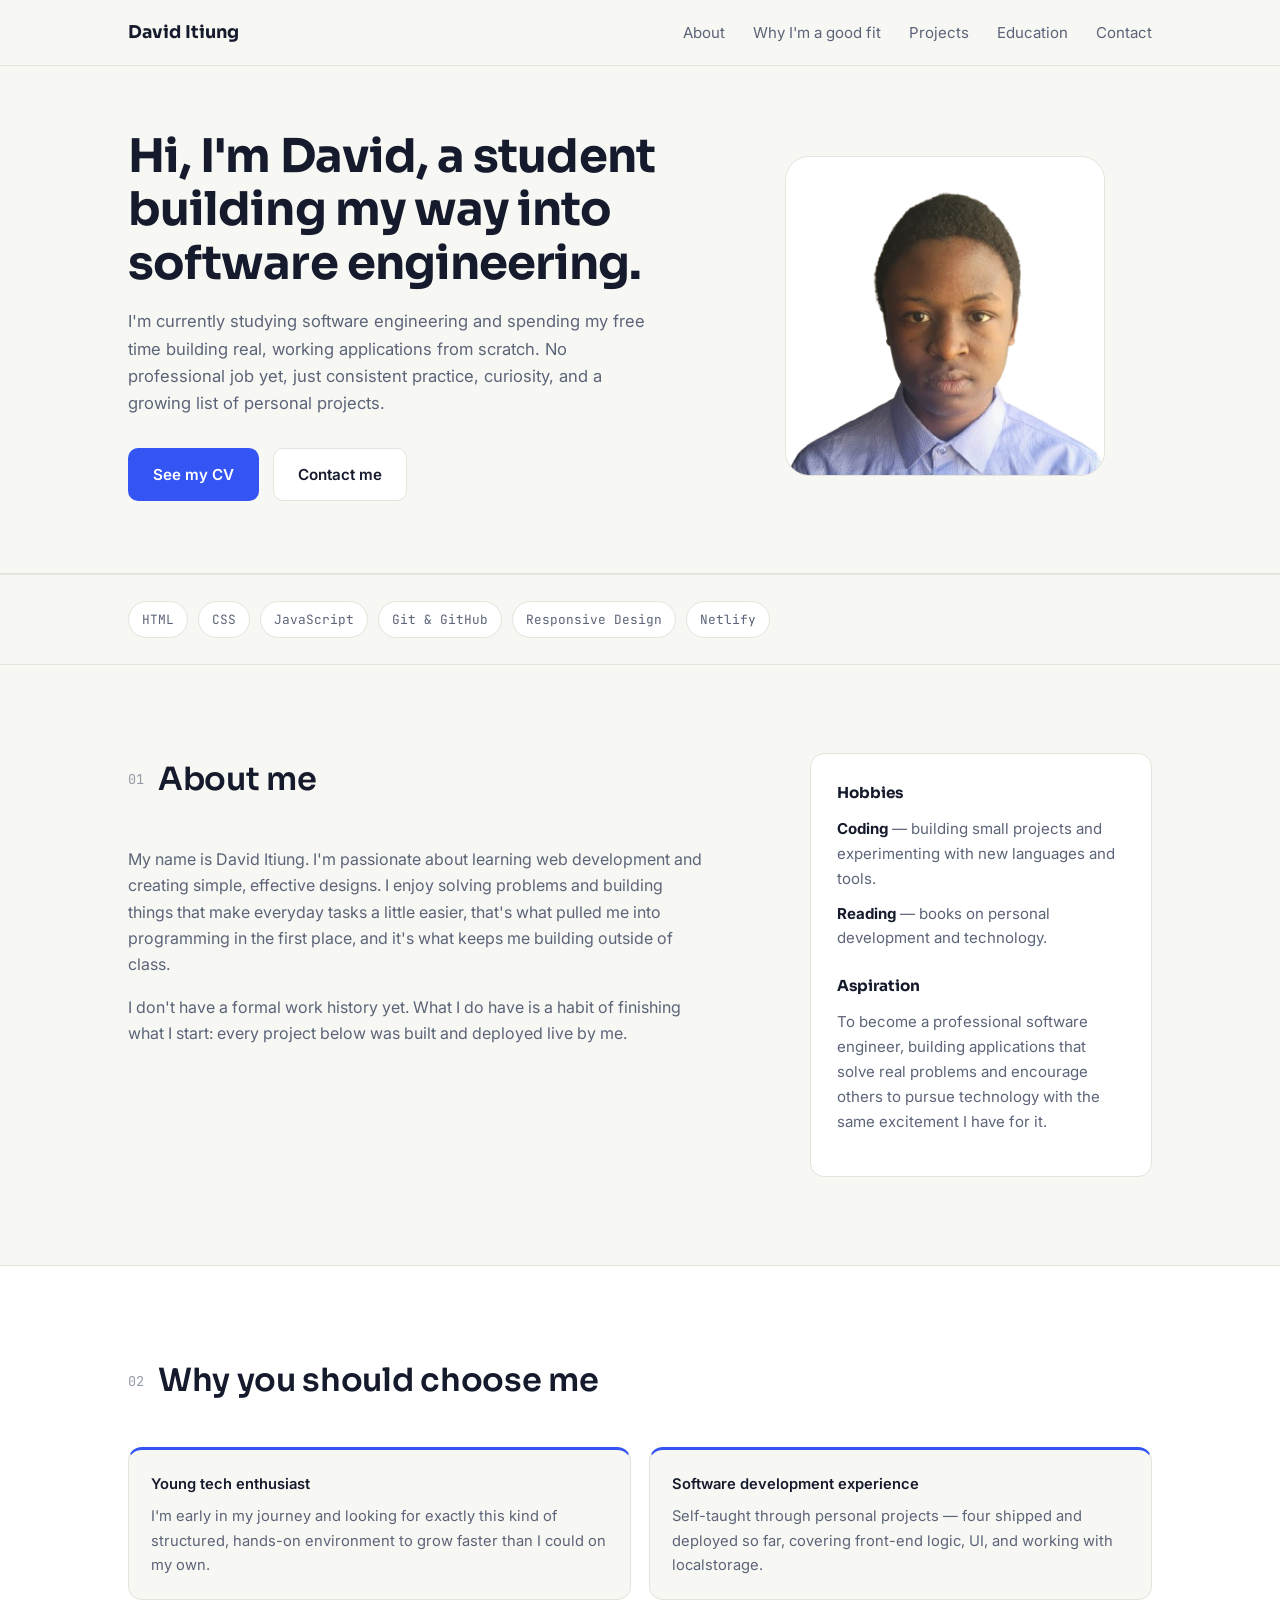
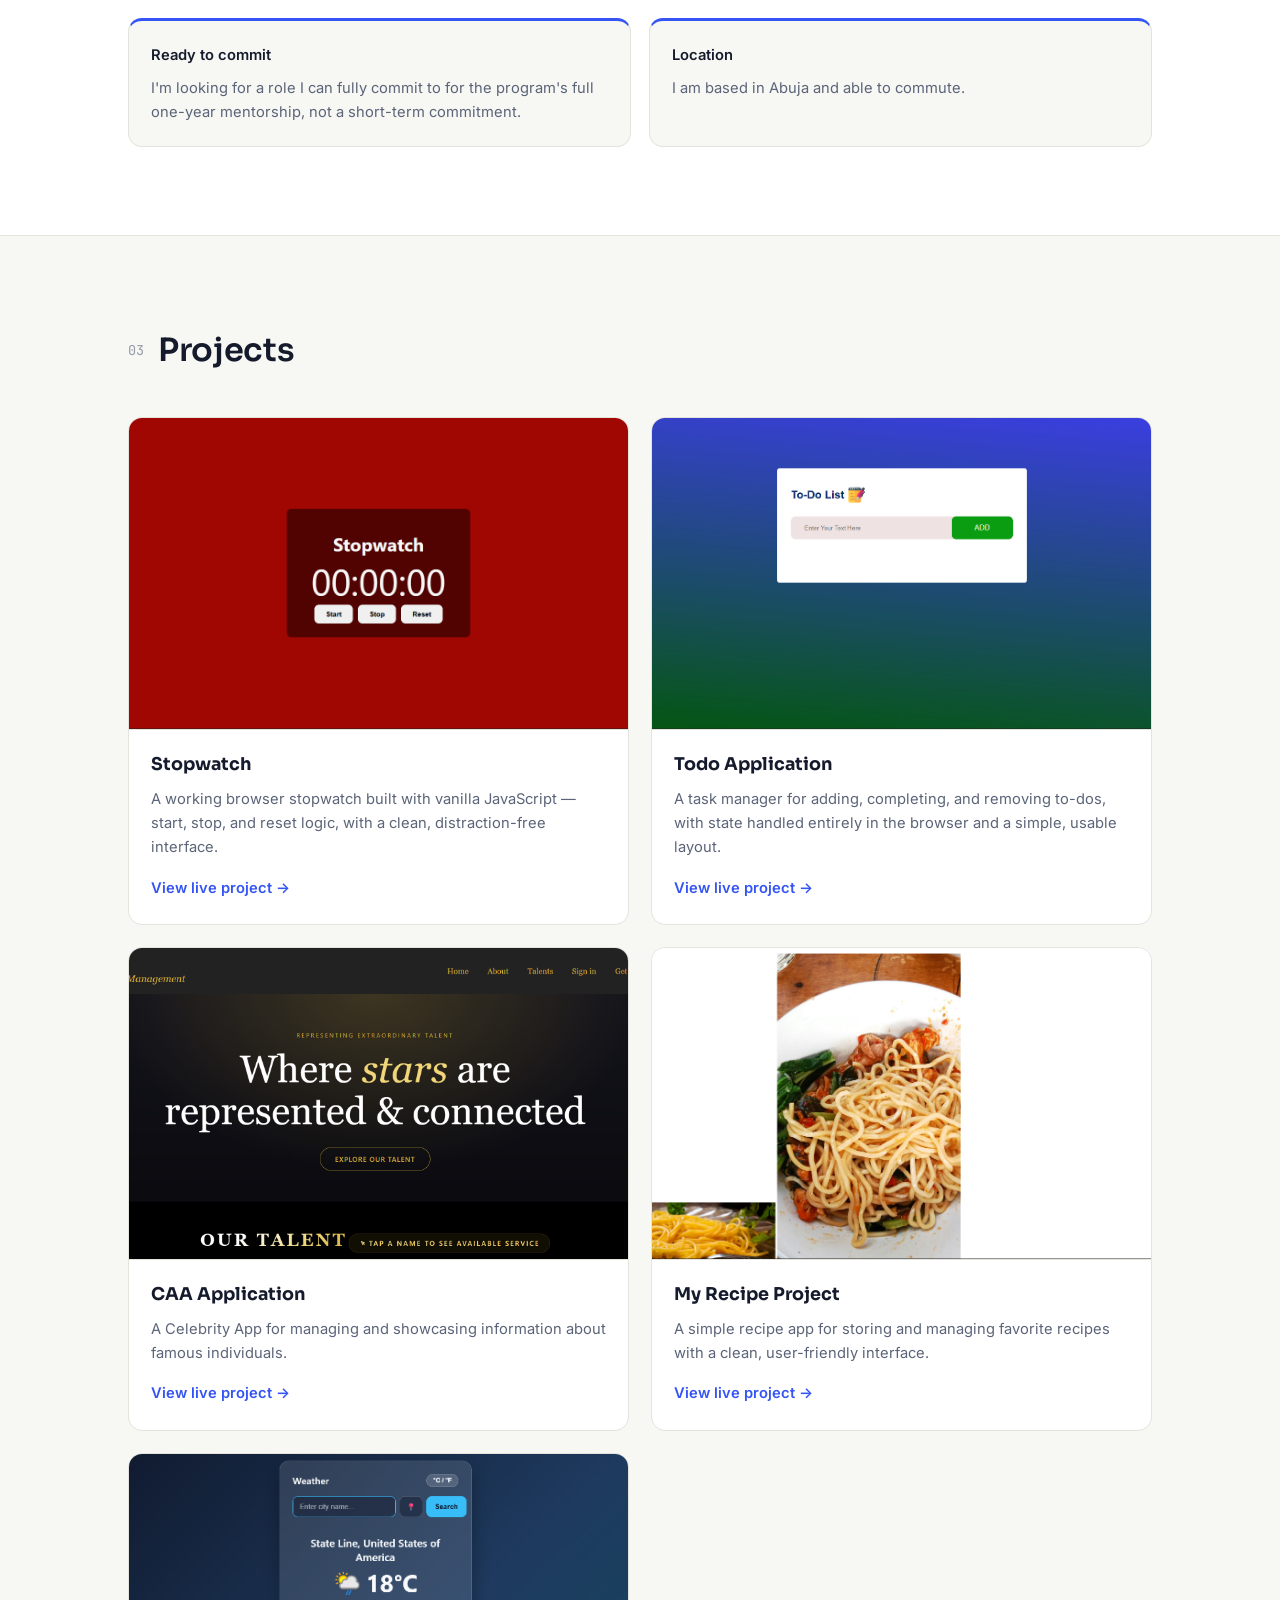
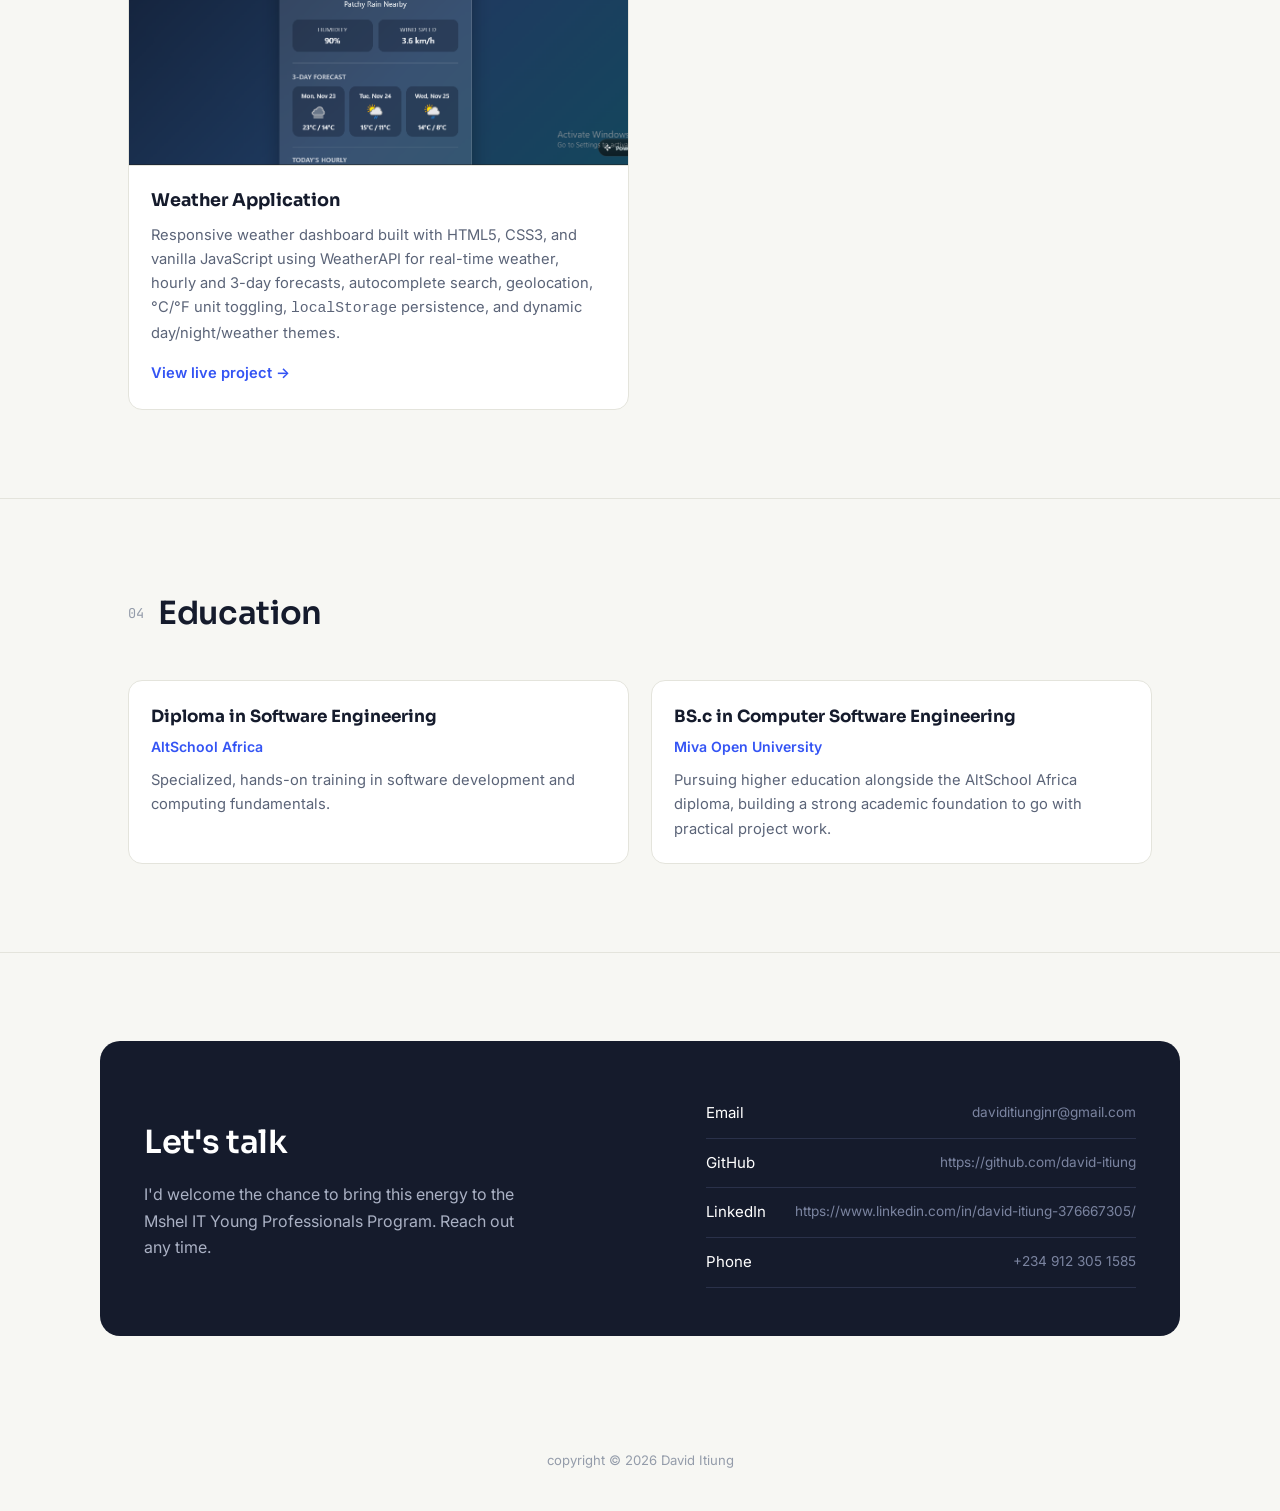
==== commit daf8b464: "Add Weather Application project to portfolio" ====
--- a/index.html
+++ b/index.html
@@ -164,7 +164,20 @@
             <a href="https://david-recipe.netlify.app/" target="_blank" rel="noopener" class="project-link">View live project →</a>
           </div>
         </div>
-
+        <div class="project-card">
+          <div class="project-thumb">
+            <img src="Assets/fifth-project.png" alt="my weather application project screenshot">
+          </div>
+          <div class="project-body">
+            <h3>Weather Application</h3>
+            <p>
+    Responsive weather dashboard built with HTML5, CSS3, and vanilla JavaScript using WeatherAPI
+    for real-time weather, hourly and 3-day forecasts, autocomplete search, geolocation, °C/°F
+    unit toggling, <code>localStorage</code> persistence, and dynamic day/night/weather themes.
+  </p>
+            <a href="https://weatherdashboard147.netlify.app/" target="_blank" rel="noopener" class="project-link">View live project →</a>
+          </div>
+        </div>   
       </div>
     </div>
   </section>
